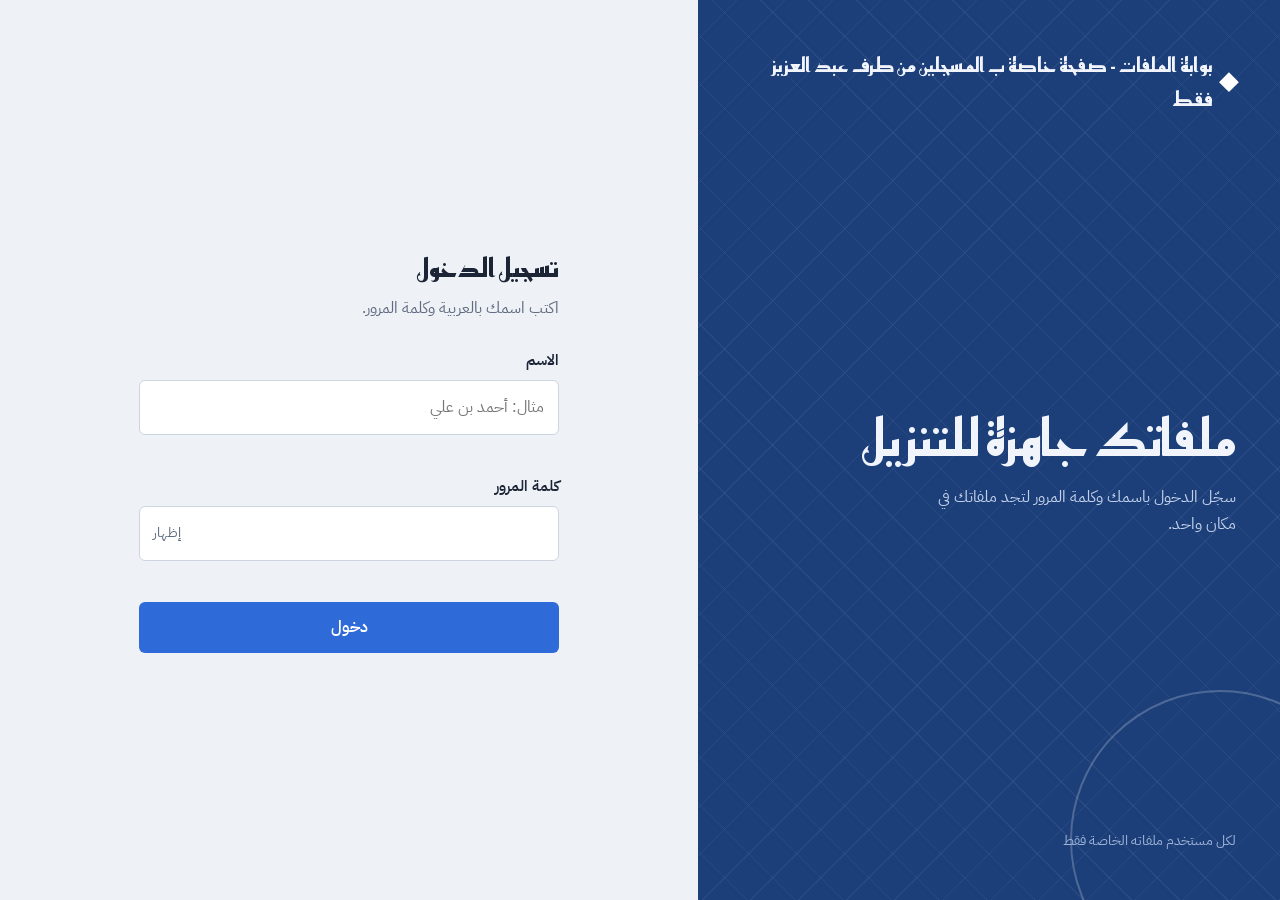
==== user.html @ 0cdd9d6d "Add files via upload" ====
<!DOCTYPE html>
<html lang="ar" dir="rtl">
<head>
<meta charset="UTF-8">
<meta name="viewport" content="width=device-width, initial-scale=1, viewport-fit=cover">
<title>صفحتي</title>
<link rel="stylesheet" href="https://fonts.googleapis.com/css2?family=Reem+Kufi:wght@500;700&family=IBM+Plex+Sans+Arabic:wght@400;500;600&display=swap">
<link rel="stylesheet" href="style.css">
</head>
<body>
<div class="shell">
  <aside class="panel">
    <div class="brand"><i></i>بوابة الملفات</div>
    <div class="hero">
      <h1 id="hello"></h1>
      <p id="count"></p>
    </div>
    <div class="foot">هذه الصفحة تعرض ملفاتك أنت فقط</div>
  </aside>

  <main class="main">
    <div class="card show">
      <h2>ملفاتك</h2>
      <p class="sub">اضغط «تنزيل» بجانب الملف الذي تريده.</p>
      <div id="files"></div>
      <button class="link" id="logout">تسجيل الخروج</button>
    </div>
  </main>
</div>

<script src="database.js"></script>
<script>
const $ = id => document.getElementById(id);

let name = null;
try { name = sessionStorage.getItem('userName'); } catch (e) {}
const user = DB.find(u => u.name === name);

if (!user) {
  location.replace('index.html');   // لم يسجّل الدخول
} else {
  $('hello').textContent = 'أهلاً ' + user.name;
  $('count').textContent = user.files.length
    ? 'لديك ' + user.files.length + ' ملف متاح للتنزيل.'
    : 'لا توجد ملفات لك حالياً.';

  const box = $('files');
  if (!user.files.length) box.innerHTML = '<div class="empty">لا توجد ملفات لك حالياً.</div>';
  user.files.forEach(f => {
    const parts = f.title.split('.');
    const ext = parts.length > 1 ? parts.pop() : 'FILE';
    const row = document.createElement('div');
    row.className = 'file';
    const badge = document.createElement('div');
    badge.className = 'ext'; badge.textContent = ext.toUpperCase();
    const label = document.createElement('div');
    label.className = 'fname'; label.textContent = parts.join('.');
    const a = document.createElement('a');
    a.className = 'btn'; a.href = f.url; a.download = f.title; a.textContent = 'تنزيل';
    row.append(badge, label, a);
    box.appendChild(row);
  });
}

$('logout').onclick = () => {
  try { sessionStorage.removeItem('userName'); } catch (e) {}
  location.replace('index.html');
};
</script>
</body>
</html>
---- style.css ----
:root{box-sizing:border-box;padding-top:env(safe-area-inset-top,0px);padding-bottom:env(safe-area-inset-bottom,0px);
--bg:#EEF1F6;--paper:#FFFFFF;--text:#1B2536;--muted:#5F6B7F;--line:#CDD5E1;--panel:#1C3F7A;--accent:#2F6BD8;--on-accent:#FFFFFF;--err:#B3261E}
@media (prefers-color-scheme:dark){:root:not([data-theme="light"]){--bg:#0E131C;--paper:#161D2A;--text:#E8ECF3;--muted:#93A0B5;--line:#27324A;--panel:#16325F;--accent:#5B8FF0;--on-accent:#0B1220;--err:#FF8A80}}
:root[data-theme="dark"]{--bg:#0E131C;--paper:#161D2A;--text:#E8ECF3;--muted:#93A0B5;--line:#27324A;--panel:#16325F;--accent:#5B8FF0;--on-accent:#0B1220;--err:#FF8A80}
*,*:before,*:after{box-sizing:inherit}
html{scroll-padding-top:env(safe-area-inset-top,0px)}
html,body{height:100%}
body{margin:0;background:var(--bg);color:var(--text);font-family:'IBM Plex Sans Arabic',Tahoma,Arial,sans-serif;line-height:1.7}

.shell{min-height:100%;display:grid;grid-template-columns:minmax(300px,5fr) 6fr}

/* اللوحة الجانبية: الشكل المميز للصفحة */
.panel{position:relative;overflow:hidden;background:var(--panel);color:#F1F5FB;padding:48px 44px;display:flex;flex-direction:column;justify-content:space-between;
background-image:
 repeating-linear-gradient(45deg,rgba(255,255,255,.055) 0 1px,transparent 1px 34px),
 repeating-linear-gradient(-45deg,rgba(255,255,255,.055) 0 1px,transparent 1px 34px)}
.panel:after{content:"";position:absolute;inset-inline-start:-90px;bottom:-90px;width:300px;height:300px;border-radius:50%;border:2px solid #fff;opacity:.22}
.brand{font-family:'Reem Kufi',Tahoma,sans-serif;font-weight:700;font-size:1.25rem;display:flex;align-items:center;gap:10px;position:relative;z-index:1}
.brand i{width:14px;height:14px;background:#fff;transform:rotate(45deg);display:inline-block}
.hero{position:relative;z-index:1}
.hero h1{font-family:'Reem Kufi',Tahoma,sans-serif;font-weight:700;font-size:clamp(2rem,4.2vw,3.2rem);line-height:1.25;margin:0 0 14px}
.hero p{margin:0;max-width:30ch;color:#C3D2EA}
.foot{position:relative;z-index:1;color:#9DB2D6;font-size:.85rem}

/* منطقة المحتوى */
.main{display:flex;align-items:center;justify-content:center;padding:32px 20px}
.card{width:100%;max-width:420px}
.card h2{font-family:'Reem Kufi',Tahoma,sans-serif;font-weight:700;font-size:1.6rem;margin:0 0 4px}
.card .sub{margin:0 0 26px;color:var(--muted)}
label{display:block;margin:16px 0 6px;font-weight:600;font-size:.95rem}
input{width:100%;padding:13px 14px;border:1.5px solid var(--line);border-radius:6px;background:var(--paper);color:var(--text);font:inherit;transition:border-color .15s}
input:focus{outline:none;border-color:var(--accent);box-shadow:0 0 0 3px color-mix(in srgb,var(--accent) 30%,transparent)}
.pw{position:relative}
.pw button{position:absolute;inset-inline-end:10px;top:50%;transform:translateY(-50%);background:none;border:0;color:var(--muted);cursor:pointer;font:inherit;font-size:.85rem;padding:4px}
.pw input{padding-inline-end:64px}
.err{min-height:1.4em;margin-top:4px;color:var(--err);font-size:.85rem}
.btn{display:inline-block;border:0;border-radius:6px;background:var(--accent);color:var(--on-accent);font:inherit;font-weight:600;padding:12px 22px;cursor:pointer;text-decoration:none;transition:filter .15s}
.btn:hover{filter:brightness(1.08)}
.btn:focus-visible,.link:focus-visible,.pw button:focus-visible{outline:3px solid var(--accent);outline-offset:2px}
.btn.full{width:100%;margin-top:18px}
.link{background:none;border:0;color:var(--muted);font:inherit;cursor:pointer;text-decoration:underline;margin-top:22px;padding:4px 0}

/* قائمة الملفات */

.file{display:flex;align-items:center;gap:14px;padding:14px;margin-top:10px;background:var(--paper);border:1px solid var(--line);border-inline-start:4px solid var(--accent);border-radius:6px}
.ext{flex:none;width:46px;height:46px;border-radius:6px;background:var(--panel);color:#fff;display:grid;place-items:center;font-size:.72rem;font-weight:600;letter-spacing:.04em}
.fname{flex:1;min-width:0;overflow-wrap:anywhere;font-weight:500}
.file .btn{padding:8px 16px;font-size:.9rem}
.empty{margin-top:12px;padding:22px;border:1.5px dashed var(--line);border-radius:6px;color:var(--muted);text-align:center}
.show{animation:in .25s ease-out}
@keyframes in{from{opacity:0;transform:translateY(6px)}to{opacity:1;transform:none}}
@media (prefers-reduced-motion:reduce){.show{animation:none}input,.btn{transition:none}}

@media (max-width:760px){
 .shell{grid-template-columns:1fr;grid-template-rows:auto 1fr}
 .panel{padding:26px 22px 30px;gap:18px}
 .foot{display:none}
 .hero h1{font-size:1.7rem}
 .panel:after{width:180px;height:180px;bottom:-70px}
}
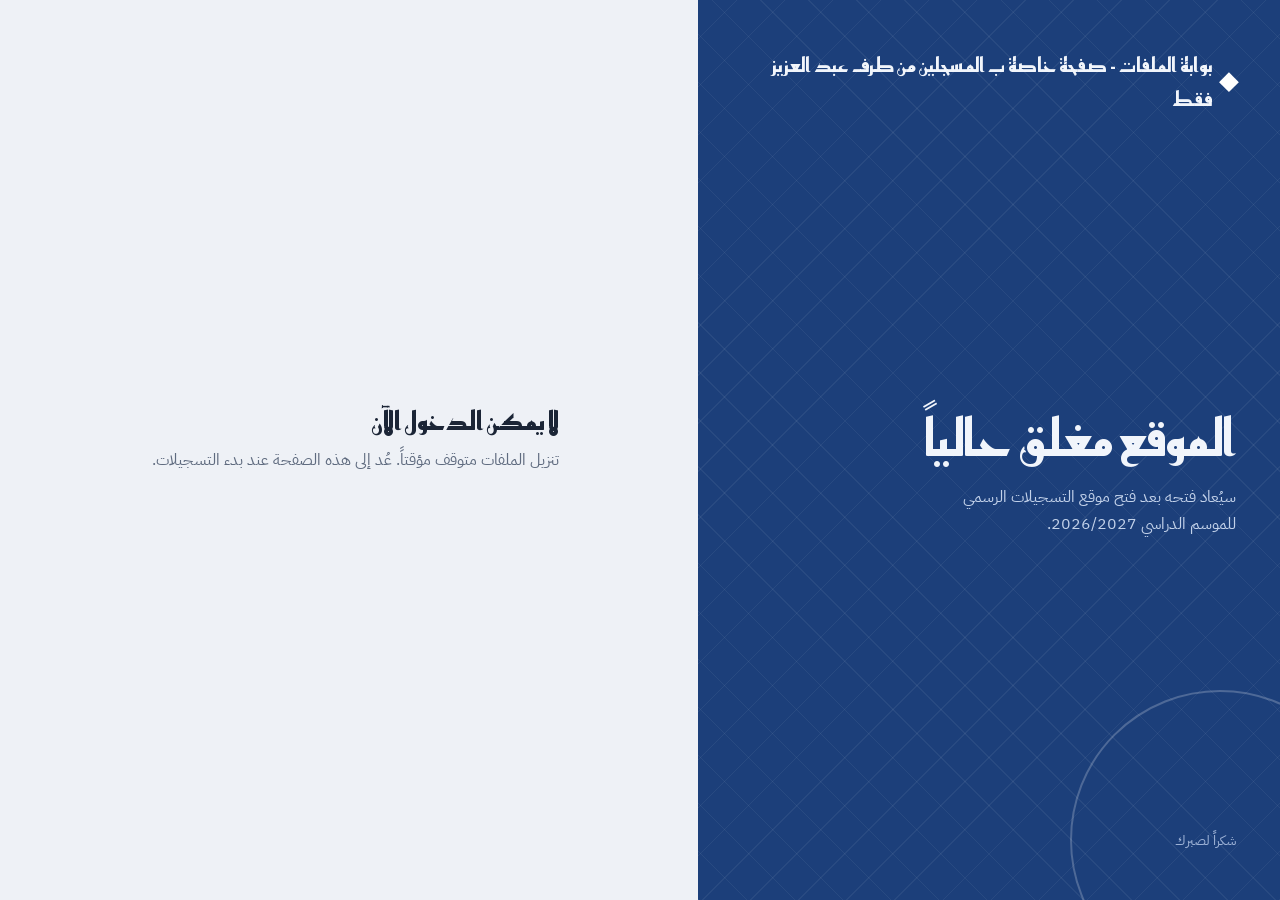
==== commit eff4f31a: "Add files via upload" ====
--- a/user.html
+++ b/user.html
@@ -30,6 +30,7 @@
 
 <script src="database.js"></script>
 <script>
+if (!SITE_OPEN) location.replace('closed.html');
 const $ = id => document.getElementById(id);
 
 let name = null;
--- a/style.css
+++ b/style.css
@@ -58,3 +58,11 @@
  .hero h1{font-size:1.7rem}
  .panel:after{width:180px;height:180px;bottom:-70px}
 }
+
+/* صفحة الإغلاق */
+.info{margin-top:8px;border-top:1px solid var(--line)}
+.row{display:flex;justify-content:space-between;align-items:center;gap:14px;padding:14px 0;border-bottom:1px solid var(--line)}
+.row span{color:var(--muted)}
+.row strong{font-weight:600;text-align:left}
+.closed{display:inline-flex;align-items:center;gap:8px;color:var(--err)}
+.dot{width:9px;height:9px;border-radius:50%;background:currentColor;display:inline-block}
